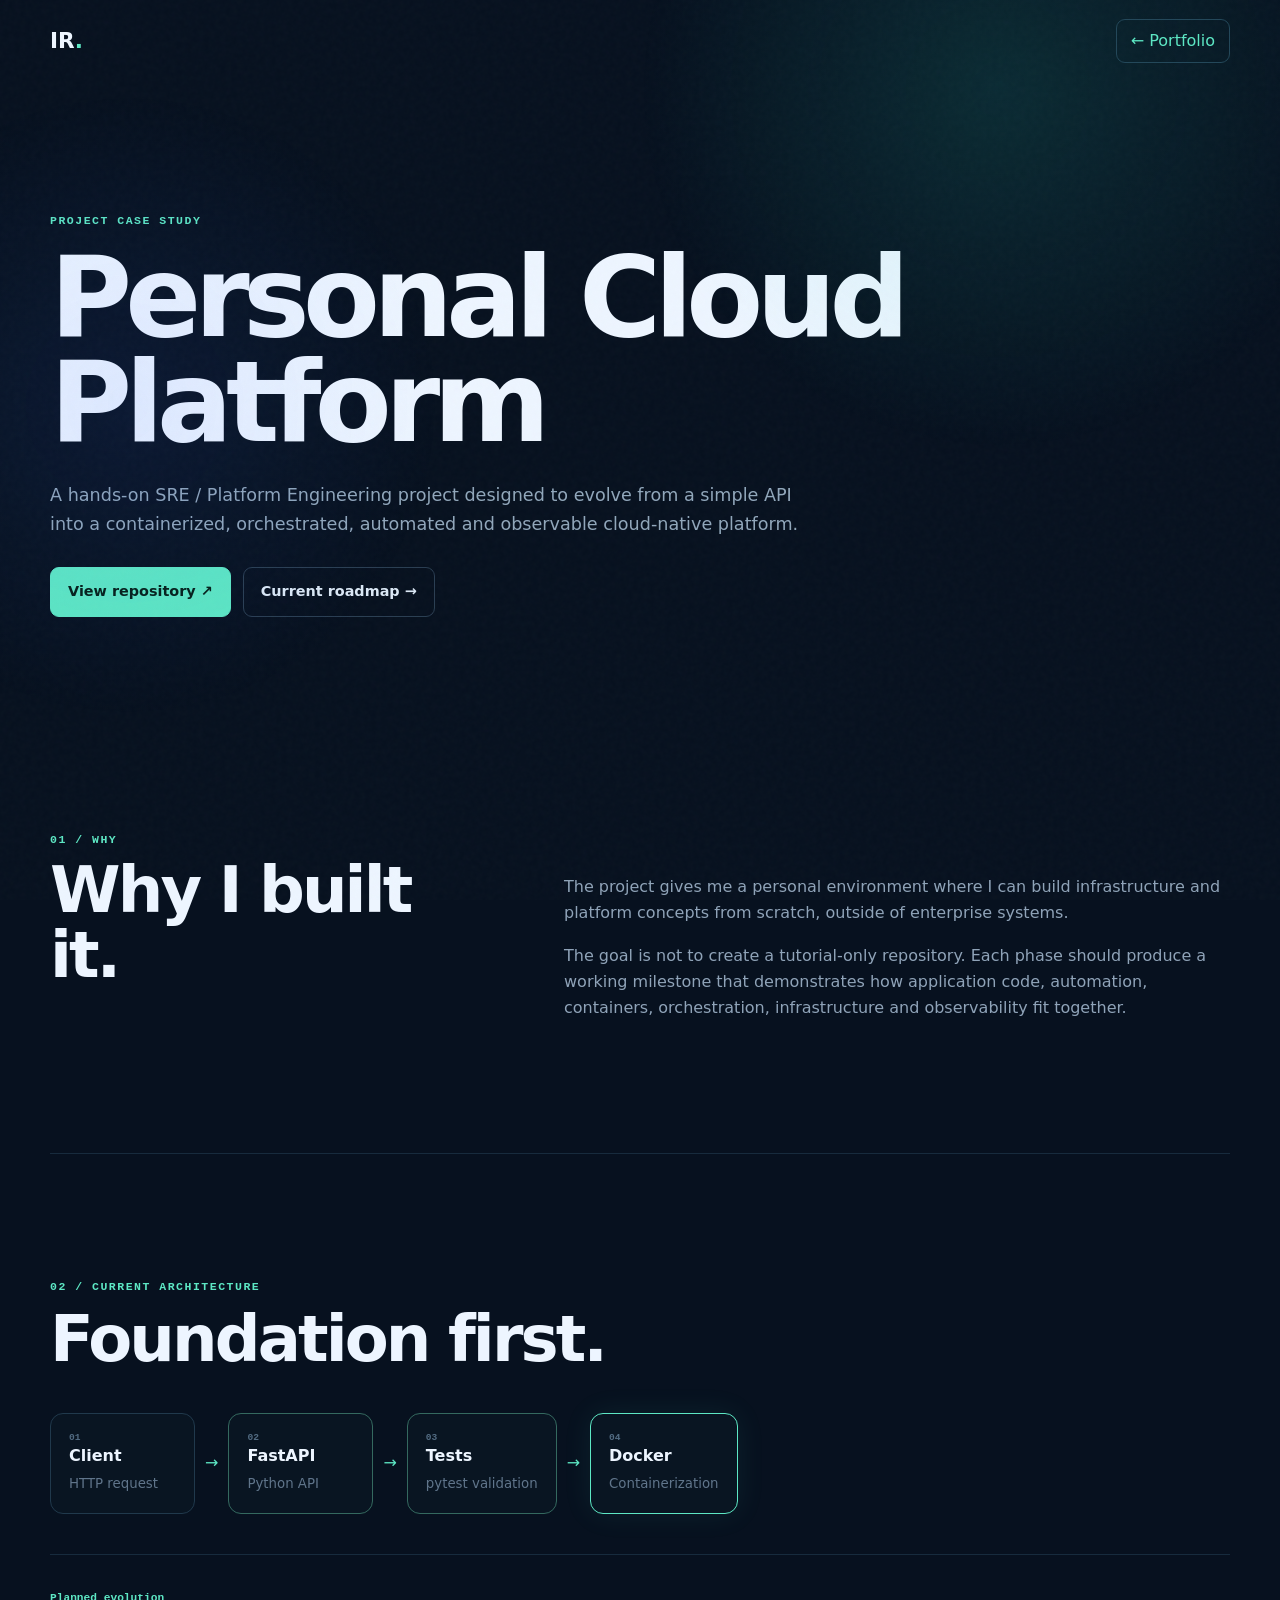
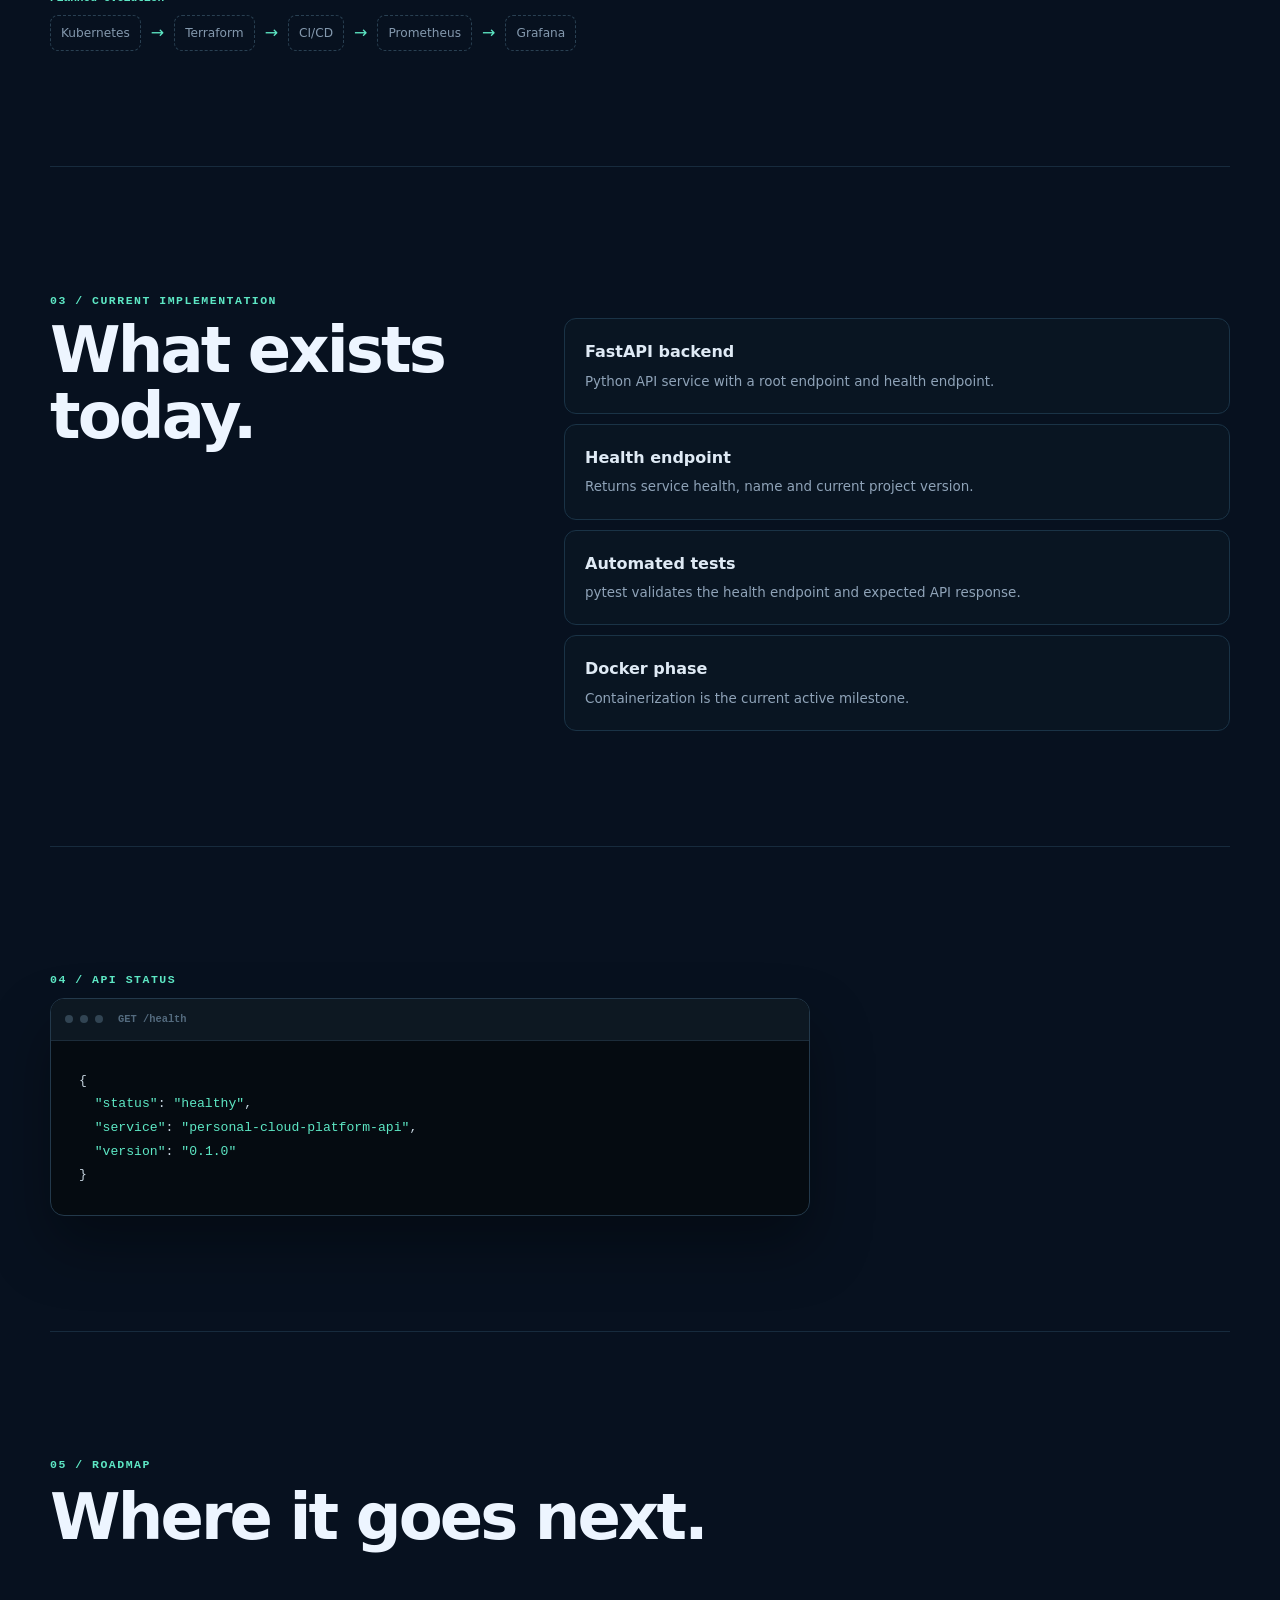
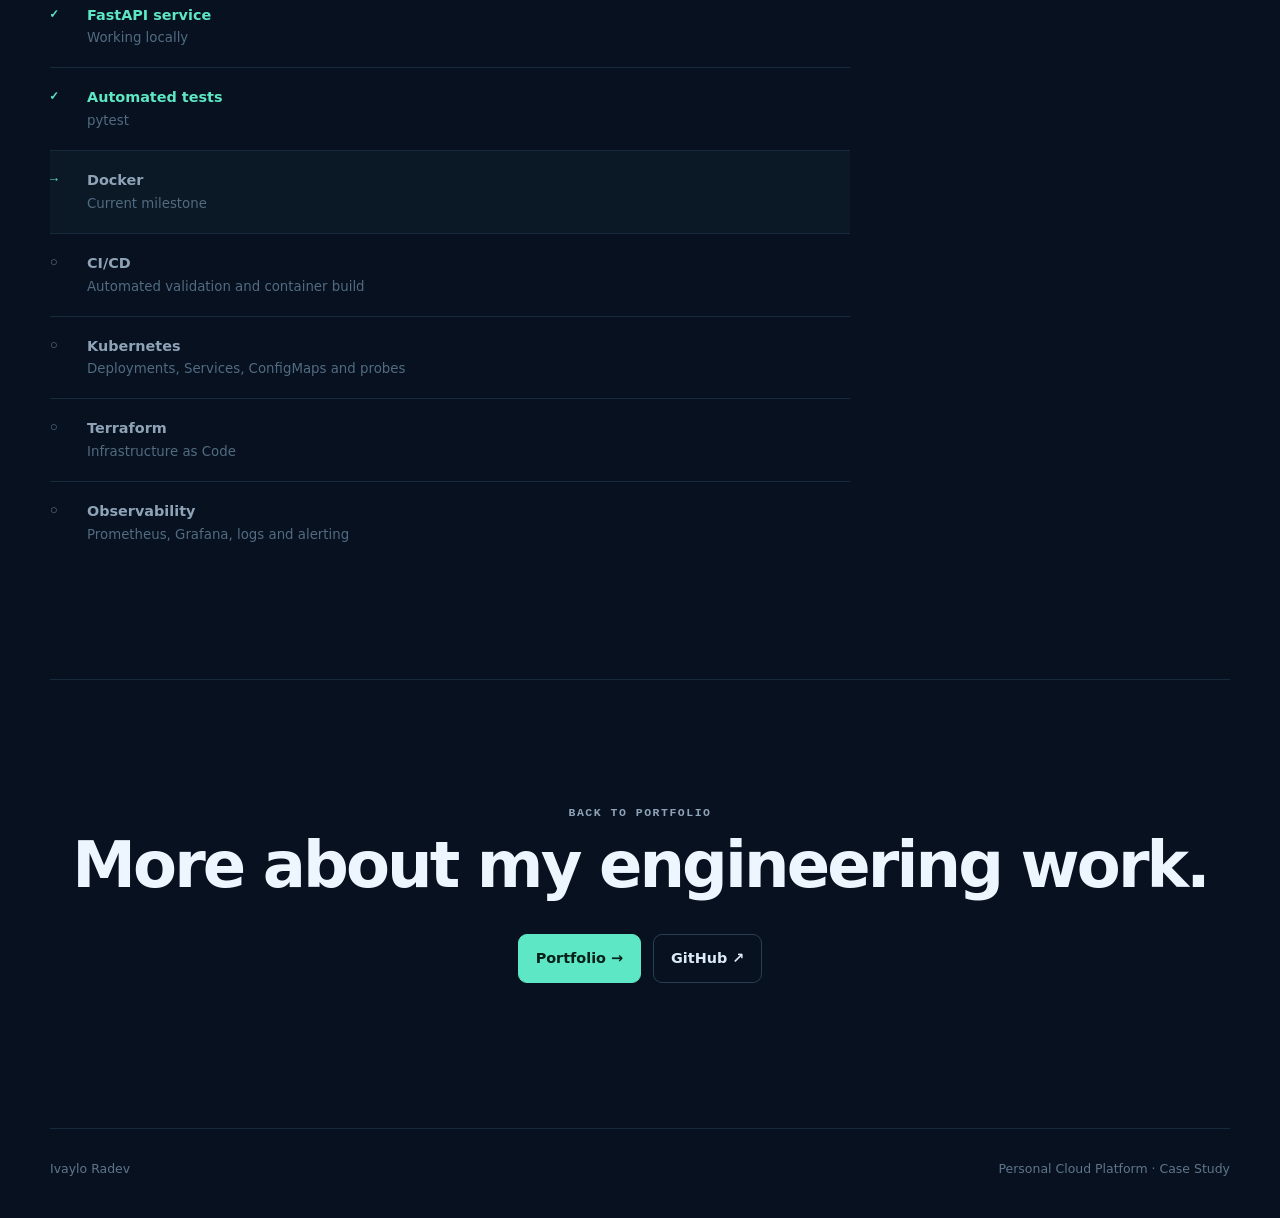
==== projects/personal-cloud-platform.html @ bcb0d7cb "Enhance portfolio with mobile navigation, detailed experience section, and new project case study" ====
<!doctype html>
<html lang="en">
<head>
  <meta charset="UTF-8">
  <meta name="viewport" content="width=device-width, initial-scale=1.0">
  <meta name="description" content="Personal Cloud Platform case study by Ivaylo Radev.">
  <meta name="theme-color" content="#07111f">
  <title>Personal Cloud Platform | Ivaylo Radev</title>
  <link rel="icon" href="../assets/favicon.svg" type="image/svg+xml">
  <link rel="stylesheet" href="../styles.css">
</head>
<body>
  <div class="noise"></div>

  <header class="nav-shell">
    <a class="brand" href="../index.html"><span>IR</span><b>.</b></a>
    <a class="nav-cta" href="../index.html#projects">← Portfolio</a>
  </header>

  <main>
    <section class="case-hero">
      <p class="kicker">PROJECT CASE STUDY</p>
      <h1>Personal Cloud Platform</h1>
      <p class="case-lead">A hands-on SRE / Platform Engineering project designed to evolve from a simple API into a containerized, orchestrated, automated and observable cloud-native platform.</p>

      <div class="case-links">
        <a class="btn primary" href="https://github.com/ivayloapps/personal-cloud-platform" target="_blank" rel="noreferrer">View repository ↗</a>
        <a class="btn ghost" href="../index.html#building">Current roadmap →</a>
      </div>
    </section>

    <section class="section case-section">
      <p class="kicker">01 / WHY</p>
      <div class="case-grid">
        <h2>Why I built it.</h2>
        <div>
          <p>The project gives me a personal environment where I can build infrastructure and platform concepts from scratch, outside of enterprise systems.</p>
          <p>The goal is not to create a tutorial-only repository. Each phase should produce a working milestone that demonstrates how application code, automation, containers, orchestration, infrastructure and observability fit together.</p>
        </div>
      </div>
    </section>

    <section class="section case-section">
      <p class="kicker">02 / CURRENT ARCHITECTURE</p>
      <h2>Foundation first.</h2>

      <div class="architecture-diagram">
        <div class="arch-node"><span>01</span><strong>Client</strong><small>HTTP request</small></div>
        <i>→</i>
        <div class="arch-node active"><span>02</span><strong>FastAPI</strong><small>Python API</small></div>
        <i>→</i>
        <div class="arch-node active"><span>03</span><strong>Tests</strong><small>pytest validation</small></div>
        <i>→</i>
        <div class="arch-node current"><span>04</span><strong>Docker</strong><small>Containerization</small></div>
      </div>

      <div class="future-architecture">
        <p>Planned evolution</p>
        <div class="future-flow">
          <span>Kubernetes</span><i>→</i><span>Terraform</span><i>→</i><span>CI/CD</span><i>→</i><span>Prometheus</span><i>→</i><span>Grafana</span>
        </div>
      </div>
    </section>

    <section class="section case-section">
      <p class="kicker">03 / CURRENT IMPLEMENTATION</p>
      <div class="case-grid">
        <h2>What exists today.</h2>
        <div class="case-list">
          <article><b>FastAPI backend</b><p>Python API service with a root endpoint and health endpoint.</p></article>
          <article><b>Health endpoint</b><p>Returns service health, name and current project version.</p></article>
          <article><b>Automated tests</b><p>pytest validates the health endpoint and expected API response.</p></article>
          <article><b>Docker phase</b><p>Containerization is the current active milestone.</p></article>
        </div>
      </div>
    </section>

    <section class="section case-section">
      <p class="kicker">04 / API STATUS</p>
      <div class="terminal case-terminal">
        <div class="terminal-bar"><i></i><i></i><i></i><span>GET /health</span></div>
        <pre><code>{
  <span class="key">"status"</span>: <span class="value">"healthy"</span>,
  <span class="key">"service"</span>: <span class="value">"personal-cloud-platform-api"</span>,
  <span class="key">"version"</span>: <span class="value">"0.1.0"</span>
}</code></pre>
      </div>
    </section>

    <section class="section case-section">
      <p class="kicker">05 / ROADMAP</p>
      <h2>Where it goes next.</h2>
      <div class="roadmap large-roadmap">
        <div class="done"><b>✓</b><span><strong>FastAPI service</strong><small>Working locally</small></span></div>
        <div class="done"><b>✓</b><span><strong>Automated tests</strong><small>pytest</small></span></div>
        <div class="current"><b>→</b><span><strong>Docker</strong><small>Current milestone</small></span></div>
        <div><b>○</b><span><strong>CI/CD</strong><small>Automated validation and container build</small></span></div>
        <div><b>○</b><span><strong>Kubernetes</strong><small>Deployments, Services, ConfigMaps and probes</small></span></div>
        <div><b>○</b><span><strong>Terraform</strong><small>Infrastructure as Code</small></span></div>
        <div><b>○</b><span><strong>Observability</strong><small>Prometheus, Grafana, logs and alerting</small></span></div>
      </div>
    </section>

    <section class="contact section">
      <p class="kicker">BACK TO PORTFOLIO</p>
      <h2>More about my engineering work.</h2>
      <div class="actions center">
        <a class="btn primary" href="../index.html">Portfolio →</a>
        <a class="btn ghost" href="https://github.com/ivayloapps/personal-cloud-platform" target="_blank" rel="noreferrer">GitHub ↗</a>
      </div>
    </section>
  </main>

  <footer><span>Ivaylo Radev</span><span>Personal Cloud Platform · Case Study</span></footer>
</body>
</html>
---- styles.css ----
*{box-sizing:border-box}html{scroll-behavior:smooth}body{margin:0;background:#07111f;color:#edf5ff;font-family:Inter,ui-sans-serif,system-ui,-apple-system,"Segoe UI",sans-serif;line-height:1.65;overflow-x:hidden}body:before{content:"";position:fixed;inset:0;background:radial-gradient(circle at 78% 10%,rgba(38,220,190,.13),transparent 28%),radial-gradient(circle at 10% 45%,rgba(56,110,255,.09),transparent 25%);pointer-events:none}.noise{position:fixed;inset:0;opacity:.025;pointer-events:none;background-image:url("data:image/svg+xml,%3Csvg viewBox='0 0 180 180' xmlns='http://www.w3.org/2000/svg'%3E%3Cfilter id='n'%3E%3CfeTurbulence type='fractalNoise' baseFrequency='.9' numOctaves='3' stitchTiles='stitch'/%3E%3C/filter%3E%3Crect width='100%25' height='100%25' filter='url(%23n)'/%3E%3C/svg%3E")}.nav-shell,main,footer{width:min(1180px,calc(100% - 44px));margin:auto}.nav-shell{height:82px;display:flex;align-items:center;justify-content:space-between;position:relative;z-index:10}.brand{font-size:1.35rem;font-weight:900;text-decoration:none;color:#edf5ff}.brand b,.kicker,.status,.project-meta,.key{color:#5de7c4}.nav-shell nav{display:flex;gap:30px}.nav-shell nav a,.socials a{color:#8ea2b8;text-decoration:none;font-size:.9rem}.nav-shell nav a:hover,.socials a:hover{color:#5de7c4}.nav-cta{color:#5de7c4;text-decoration:none;border:1px solid #24485a;border-radius:9px;padding:8px 14px}.hero{min-height:calc(100vh - 82px);display:grid;grid-template-columns:1.2fr .8fr;align-items:center;gap:65px}.status{font:700 .75rem/1 monospace;letter-spacing:.12em;display:flex;align-items:center;gap:10px}.status i{width:8px;height:8px;background:#5de7c4;border-radius:50%;box-shadow:0 0 15px #5de7c4}.hero h1{font-size:clamp(3.8rem,7.2vw,7.4rem);line-height:.93;letter-spacing:-.065em;margin:24px 0}.hero h1 span{color:#8495a8}.lead{max-width:720px;color:#a7b6c7;font-size:1.08rem}.lead strong{color:#edf5ff}.actions{display:flex;gap:12px;margin:30px 0}.btn{padding:12px 17px;border:1px solid #2a3e52;border-radius:9px;text-decoration:none;color:#dce9f6;font-weight:700;font-size:.9rem}.btn.primary{background:#5de7c4;color:#052018;border-color:#5de7c4}.btn:hover{transform:translateY(-2px)}.socials{display:flex;gap:24px}.portrait-wrap{position:relative;display:grid;place-items:center;min-height:560px}.portrait{width:min(390px,90%);aspect-ratio:4/5;border-radius:24px;overflow:hidden;border:1px solid #274151;position:relative;z-index:2;box-shadow:0 30px 90px rgba(0,0,0,.35)}.portrait:after{content:"";position:absolute;inset:0;background:linear-gradient(180deg,transparent 65%,rgba(7,17,31,.55))}.portrait img{width:100%;height:100%;object-fit:cover}.orbit{position:absolute;border:1px solid rgba(93,231,196,.16);border-radius:50%}.orbit-one{width:520px;height:520px}.orbit-two{width:430px;height:430px;border-style:dashed;animation:spin 35s linear infinite}.floating-card{position:absolute;z-index:3;background:rgba(10,25,40,.88);backdrop-filter:blur(12px);border:1px solid #274151;border-radius:12px;padding:13px 16px;box-shadow:0 12px 35px rgba(0,0,0,.3)}.floating-card small{display:block;color:#6f8499;font-size:.6rem;letter-spacing:.15em}.floating-card strong{font-size:.85rem}.card-one{top:20%;left:-2%}.card-two{bottom:15%;right:-7%}.ticker{width:100%;overflow:hidden;border-block:1px solid #172b3d;background:#091522}.ticker-track{display:flex;width:max-content;gap:26px;padding:14px 0;animation:ticker 28s linear infinite;color:#7f94aa;text-transform:uppercase;font:700 .72rem monospace;letter-spacing:.08em}.ticker-track b{color:#315b62}.section{padding:115px 0;border-bottom:1px solid #172b3d}.two-col{display:grid;grid-template-columns:1fr 1fr;gap:90px}.kicker{font:700 .72rem monospace;letter-spacing:.13em}.section h2{font-size:clamp(2.4rem,5vw,4.5rem);line-height:1.02;letter-spacing:-.045em;margin:14px 0 35px}.body-copy,.timeline p,.timeline li,.stack-grid p,.project-copy>p,.contact>p{color:#8fa3b8}.timeline{margin-top:55px}.timeline article{display:grid;grid-template-columns:18px 190px 1fr;gap:28px;padding:32px 0;border-top:1px solid #1d3143;position:relative}.timeline .dot{width:9px;height:9px;border:2px solid #52677b;border-radius:50%;margin-top:8px}.timeline .active .dot{background:#5de7c4;border-color:#5de7c4;box-shadow:0 0 15px rgba(93,231,196,.5)}.when{font:700 .7rem monospace;color:#637a90;padding-top:4px}.timeline h3{margin:0;font-size:1.25rem}.timeline p{margin:4px 0}.timeline ul{padding-left:18px}.stack-grid{display:grid;grid-template-columns:repeat(2,1fr);gap:14px}.stack-grid article{border:1px solid #1d3143;background:linear-gradient(145deg,#0b1928,#091421);border-radius:15px;padding:28px;transition:.25s}.stack-grid article:hover{border-color:#356b70;transform:translateY(-3px)}.num{color:#426274;font:700 .7rem monospace}.stack-grid h3{font-size:1.15rem}.project{display:grid;grid-template-columns:1fr 1fr;gap:55px;background:linear-gradient(145deg,#0b1928,#08131f);border:1px solid #1d3548;border-radius:22px;padding:42px;margin-top:35px}.project-meta{display:flex;justify-content:space-between;font:700 .65rem monospace;letter-spacing:.09em}.project-copy h2{font-size:clamp(2.2rem,4vw,4rem)}.chips{display:flex;flex-wrap:wrap;gap:8px;margin:25px 0}.chips span{border:1px solid #274052;border-radius:999px;padding:5px 10px;color:#8ea2b8;font-size:.75rem}.project-link{color:#5de7c4;text-decoration:none;font-weight:800}.terminal{align-self:center;background:#050b11;border:1px solid #23394b;border-radius:14px;overflow:hidden;box-shadow:0 30px 60px rgba(0,0,0,.35)}.terminal-bar{height:42px;background:#0d1822;border-bottom:1px solid #1c2c3a;display:flex;align-items:center;gap:7px;padding:0 14px}.terminal-bar i{width:8px;height:8px;border-radius:50%;background:#314453}.terminal-bar span{margin-left:8px;color:#536a7e;font:600 .65rem monospace}.terminal pre{margin:0;padding:28px;overflow:auto;color:#c6d4df;font:500 .82rem/1.8 monospace}.muted{color:#607588}.value,.ok{color:#5de7c4}.contact{text-align:center}.contact>p{margin-inline:auto}.center{justify-content:center}footer{display:flex;justify-content:space-between;padding:30px 0;color:#60758b;font-size:.78rem}@keyframes spin{to{transform:rotate(360deg)}}@keyframes ticker{to{transform:translateX(-50%)}}.reveal{animation:rise .8s ease both}@keyframes rise{from{opacity:0;transform:translateY(16px)}to{opacity:1;transform:none}}@media(max-width:900px){.hero{grid-template-columns:1fr;padding:80px 0}.portrait-wrap{min-height:480px}.two-col,.project{grid-template-columns:1fr}.timeline article{grid-template-columns:18px 1fr}.timeline .when{grid-column:2}.stack-grid{grid-template-columns:1fr}.nav-shell nav{display:none}}@media(max-width:560px){.nav-shell,main,footer{width:min(100% - 28px,1180px)}.hero h1{font-size:3.7rem}.portrait-wrap{min-height:410px}.portrait{width:280px}.orbit-one{width:360px;height:360px}.orbit-two{width:310px;height:310px}.card-one{left:0}.card-two{right:0}.section{padding:80px 0}.project{padding:24px}.actions{flex-wrap:wrap}footer{flex-direction:column;gap:8px}}
/* V3: project progress + richer toolbox */
.build-panel{display:grid;grid-template-columns:1fr 1fr;gap:55px;margin-top:35px;padding:42px;border:1px solid #1d3548;border-radius:22px;background:linear-gradient(145deg,#0b1928,#08131f)}
.live-badge{display:inline-flex;align-items:center;gap:9px;color:#5de7c4;font:700 .67rem monospace;letter-spacing:.1em}.live-badge i{width:7px;height:7px;border-radius:50%;background:#5de7c4;box-shadow:0 0 14px #5de7c4;animation:pulse 1.8s ease-in-out infinite}
.build-copy h2{margin-bottom:22px}.build-copy>p{color:#8fa3b8}.progress{height:6px;background:#142738;border-radius:999px;overflow:hidden;margin-top:30px}.progress span{display:block;height:100%;background:linear-gradient(90deg,#5de7c4,#55a8ff);border-radius:999px}.progress-label{display:flex;justify-content:space-between;color:#60758b;font:600 .64rem monospace;margin-top:8px}
.roadmap{display:flex;flex-direction:column}.roadmap>div{display:flex;gap:15px;padding:14px 0;border-bottom:1px solid #172b3d;color:#60758b}.roadmap>div:last-child{border-bottom:0}.roadmap b{width:22px;font-family:monospace}.roadmap span{display:flex;flex-direction:column}.roadmap strong{color:#8fa3b8;font-size:.9rem}.roadmap small{color:#526b82}.roadmap .done b,.roadmap .done strong,.roadmap .current b{color:#5de7c4}.roadmap .current{background:rgba(93,231,196,.035)}
.tool-card small{display:block;color:#526b82;border-top:1px solid #172b3d;margin-top:18px;padding-top:16px}
@keyframes pulse{50%{opacity:.35;transform:scale(.75)}}
@media(max-width:900px){.build-panel{grid-template-columns:1fr}}
@media(max-width:560px){.build-panel{padding:24px}}

/* V4 engineering details */
.tool-card ul{margin:18px 0 0;padding:16px 0 0 18px;border-top:1px solid #172b3d;color:#667f96;font-size:.8rem}.tool-card li{margin:5px 0}.architecture{display:flex;align-items:center;gap:8px;flex-wrap:wrap;margin:25px 0}.architecture div{min-width:92px;padding:9px 11px;border:1px solid #244052;border-radius:9px;background:#091522}.architecture b,.architecture small{display:block}.architecture b{font-size:.76rem}.architecture small{color:#60758b;font:600 .58rem monospace}.architecture i{color:#5de7c4;font-style:normal}.architecture .planned{border-style:dashed;opacity:.65}.copy-email{font-family:inherit;background:transparent;cursor:pointer}.copy-feedback{display:block;min-height:22px;color:#5de7c4;font-size:.75rem}.btn:focus-visible,.nav-shell a:focus-visible{outline:2px solid #5de7c4;outline-offset:3px}

/* V5: mobile navigation, impact section, experience detail and project case study */
.menu-toggle{display:none;background:transparent;border:0;width:42px;height:42px;cursor:pointer;position:relative}
.menu-toggle span{position:absolute;left:9px;width:24px;height:2px;background:#dce9f6;transition:.25s}.menu-toggle span:first-child{top:15px}.menu-toggle span:last-child{top:24px}
.menu-toggle[aria-expanded="true"] span:first-child{transform:translateY(4.5px) rotate(45deg)}
.menu-toggle[aria-expanded="true"] span:last-child{transform:translateY(-4.5px) rotate(-45deg)}
.section-head{display:grid;grid-template-columns:1fr 1fr;gap:70px;align-items:end}.section-head>p{color:#8fa3b8;max-width:560px}
.experience-tags{display:flex;flex-wrap:wrap;gap:7px;margin:18px 0}.experience-tags span{font:700 .62rem monospace;color:#6d899e;border:1px solid #21394b;border-radius:999px;padding:5px 9px}
.experience-detail-grid{display:grid;grid-template-columns:repeat(2,1fr);gap:12px;margin-top:20px}.experience-detail-grid>div{padding:16px;border:1px solid #193247;border-radius:11px;background:#091522}.experience-detail-grid strong{font-size:.82rem;color:#dfeaf5}.experience-detail-grid p{font-size:.77rem;margin:5px 0 0}
.impact-grid{display:grid;grid-template-columns:repeat(2,1fr);gap:14px;margin-top:38px}.impact-grid article{position:relative;padding:30px;border:1px solid #1d3143;border-radius:15px;background:linear-gradient(145deg,#0b1928,#091421);overflow:hidden}.impact-grid article:after{content:"";position:absolute;inset:auto -30px -60px auto;width:130px;height:130px;border:1px solid rgba(93,231,196,.08);border-radius:50%}.impact-index{font:700 .65rem monospace;color:#5de7c4}.impact-grid h3{margin:14px 0 8px}.impact-grid p{color:#7890a6;margin:0;font-size:.88rem}
.project-actions{display:flex;flex-wrap:wrap;gap:20px;align-items:center}.secondary-link{color:#8196aa}
.case-hero{padding:120px 0 90px;max-width:900px}.case-hero h1{font-size:clamp(4rem,9vw,7rem);line-height:.94;letter-spacing:-.06em;margin:18px 0 26px}.case-lead{font-size:1.1rem;color:#91a7bb;max-width:780px}.case-links{display:flex;gap:12px;margin-top:28px}
.case-grid{display:grid;grid-template-columns:.8fr 1.2fr;gap:70px}.case-grid h2{margin-top:0}.case-grid p{color:#8fa3b8}.case-list{display:grid;gap:10px}.case-list article{padding:20px;border:1px solid #1a3346;border-radius:12px;background:#091522}.case-list b{color:#dfeaf5}.case-list p{margin:5px 0 0;font-size:.84rem}
.architecture-diagram{display:flex;align-items:center;gap:10px;flex-wrap:wrap;margin:40px 0}.arch-node{min-width:145px;padding:18px;border:1px solid #20394c;border-radius:13px;background:#091522}.arch-node span,.arch-node strong,.arch-node small{display:block}.arch-node span{color:#526b82;font:700 .6rem monospace}.arch-node small{color:#60758b;margin-top:4px}.arch-node.active{border-color:#34695f}.arch-node.current{border-color:#5de7c4;box-shadow:0 0 30px rgba(93,231,196,.08)}.architecture-diagram>i,.future-flow i{font-style:normal;color:#5de7c4}
.future-architecture{margin-top:26px;padding-top:26px;border-top:1px solid #172b3d}.future-architecture>p{color:#5de7c4;font:700 .7rem monospace}.future-flow{display:flex;flex-wrap:wrap;gap:10px;align-items:center}.future-flow span{color:#8499ae;border:1px dashed #294052;border-radius:8px;padding:7px 10px;font-size:.76rem}.case-terminal{max-width:760px}.large-roadmap{max-width:800px}.case-section .roadmap>div{padding:18px 0}
@media(max-width:900px){
  .menu-toggle{display:block;z-index:20}
  .nav-shell{position:relative}
  .nav-shell .main-nav{display:none;position:absolute;top:70px;left:0;right:0;z-index:19;flex-direction:column;gap:0;padding:10px;background:rgba(7,17,31,.97);backdrop-filter:blur(14px);border:1px solid #1d3143;border-radius:12px;box-shadow:0 20px 50px rgba(0,0,0,.35)}
  .nav-shell .main-nav.open{display:flex}
  .nav-shell .main-nav a{padding:12px;border-bottom:1px solid #13283a}
  .nav-shell .main-nav a:last-child{border-bottom:0}
  .section-head,.case-grid{grid-template-columns:1fr;gap:20px}
  .impact-grid{grid-template-columns:1fr}
}
@media(max-width:700px){
  .experience-detail-grid{grid-template-columns:1fr}
  .case-links{flex-wrap:wrap}
}
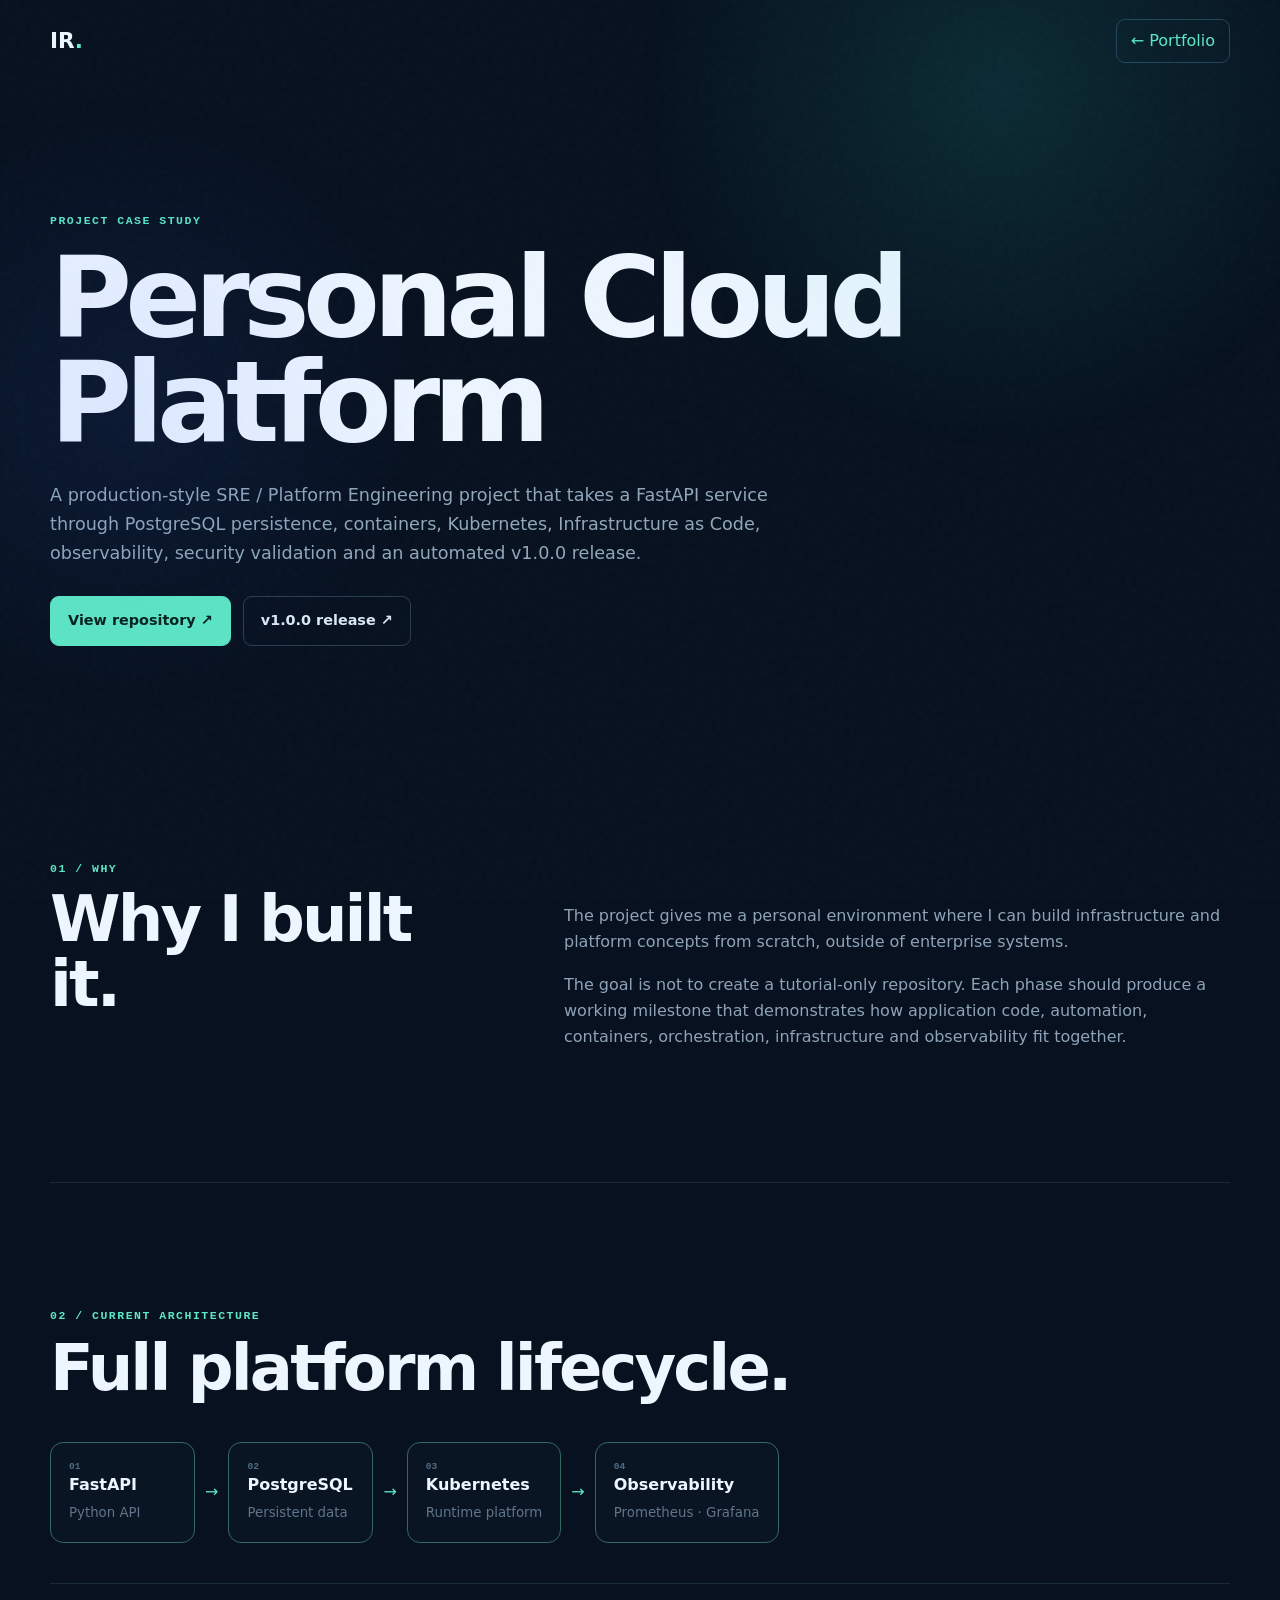
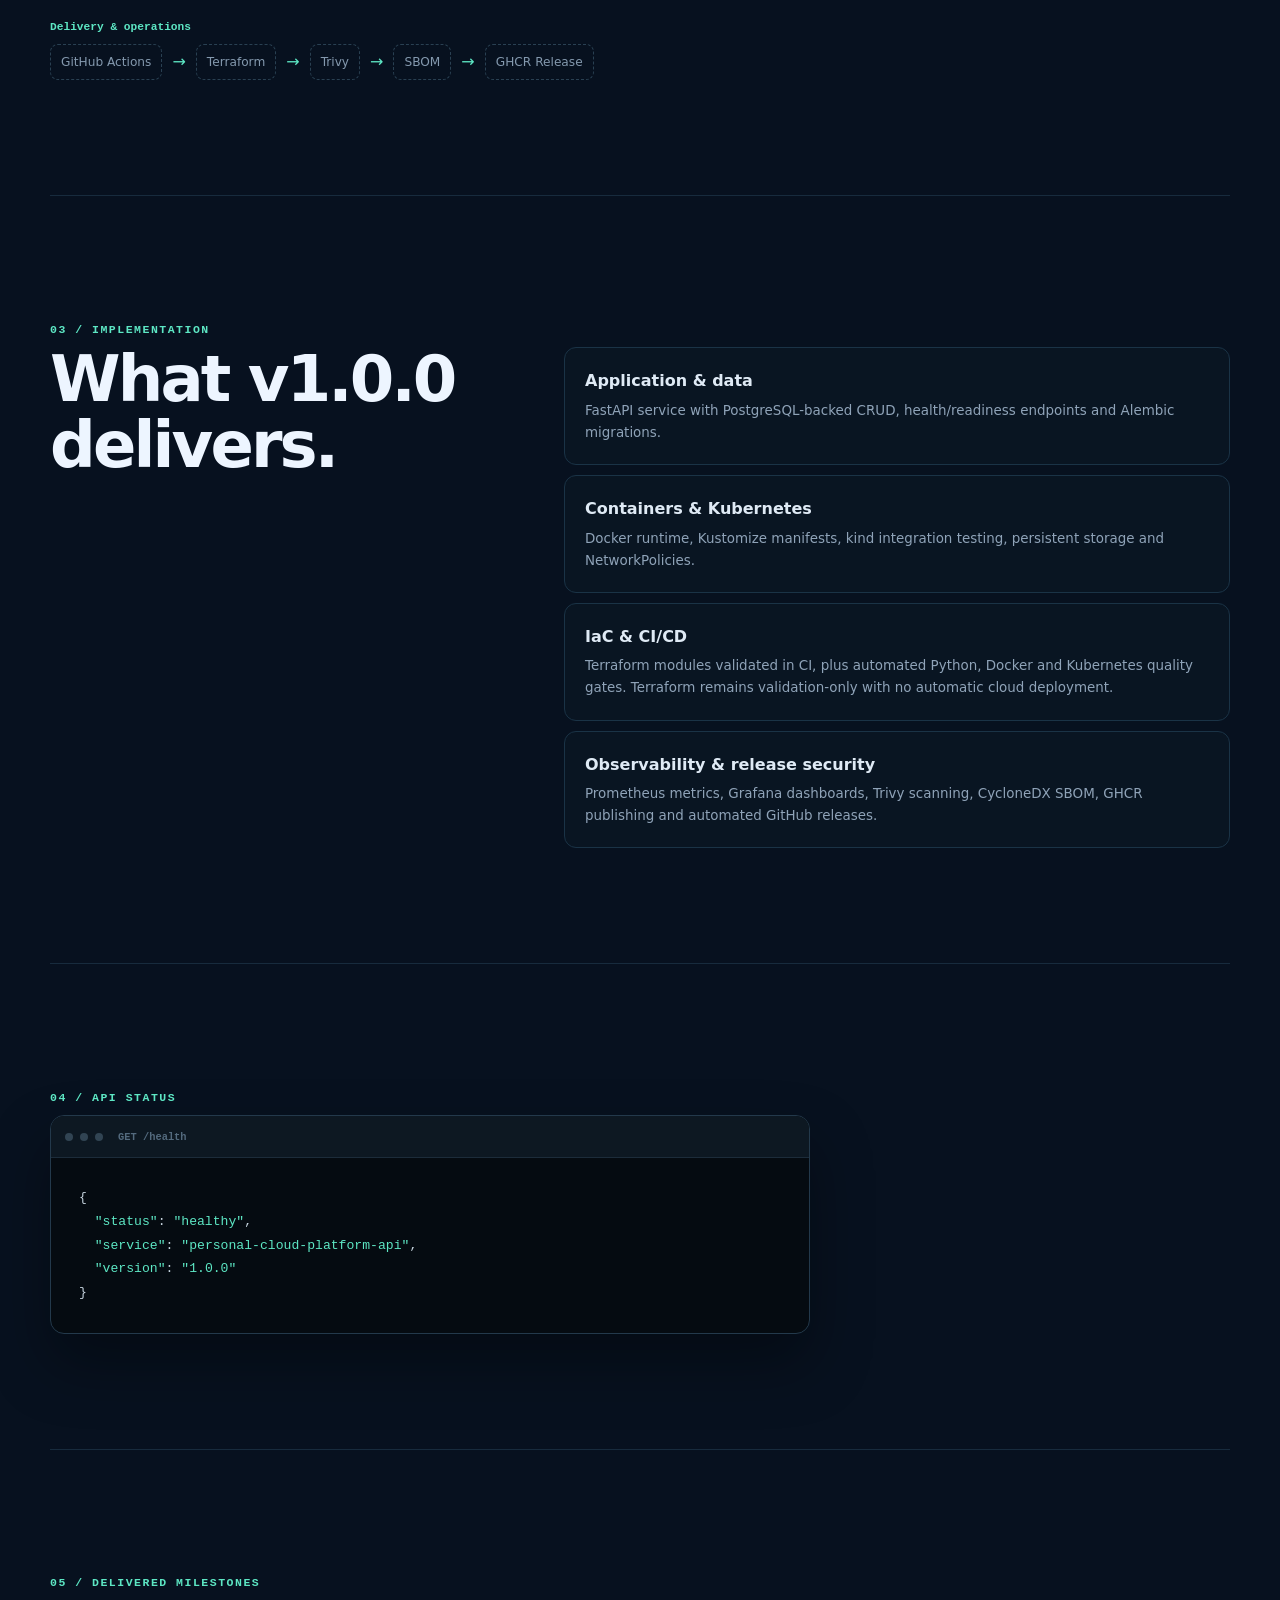
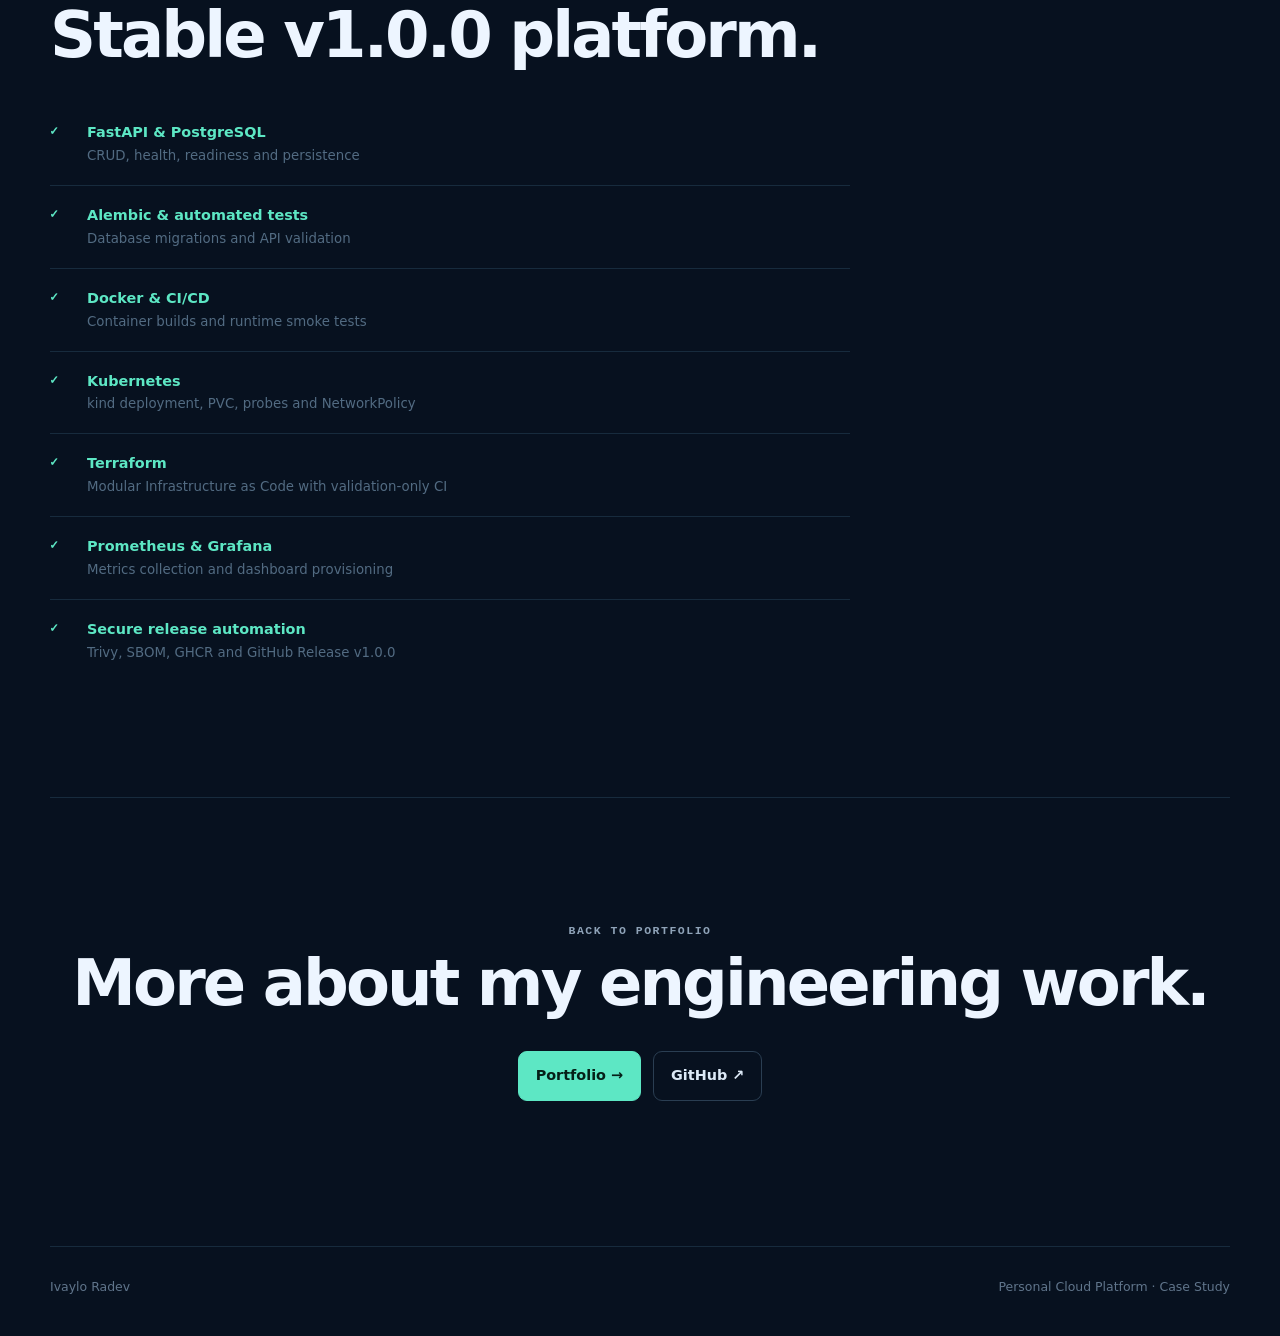
==== commit 3c4d2adf: "Refactor project descriptions and links for v1.0.0 release, enhancing clarity and accuracy in the po" ====
--- a/projects/personal-cloud-platform.html
+++ b/projects/personal-cloud-platform.html
@@ -21,11 +21,11 @@
     <section class="case-hero">
       <p class="kicker">PROJECT CASE STUDY</p>
       <h1>Personal Cloud Platform</h1>
-      <p class="case-lead">A hands-on SRE / Platform Engineering project designed to evolve from a simple API into a containerized, orchestrated, automated and observable cloud-native platform.</p>
+      <p class="case-lead">A production-style SRE / Platform Engineering project that takes a FastAPI service through PostgreSQL persistence, containers, Kubernetes, Infrastructure as Code, observability, security validation and an automated v1.0.0 release.</p>
 
       <div class="case-links">
         <a class="btn primary" href="https://github.com/ivayloapps/personal-cloud-platform" target="_blank" rel="noreferrer">View repository ↗</a>
-        <a class="btn ghost" href="../index.html#building">Current roadmap →</a>
+        <a class="btn ghost" href="https://github.com/ivayloapps/personal-cloud-platform/releases/tag/v1.0.0" target="_blank" rel="noreferrer">v1.0.0 release ↗</a>
       </div>
     </section>
 
@@ -42,35 +42,35 @@
 
     <section class="section case-section">
       <p class="kicker">02 / CURRENT ARCHITECTURE</p>
-      <h2>Foundation first.</h2>
+      <h2>Full platform lifecycle.</h2>
 
       <div class="architecture-diagram">
-        <div class="arch-node"><span>01</span><strong>Client</strong><small>HTTP request</small></div>
+        <div class="arch-node active"><span>01</span><strong>FastAPI</strong><small>Python API</small></div>
         <i>→</i>
-        <div class="arch-node active"><span>02</span><strong>FastAPI</strong><small>Python API</small></div>
+        <div class="arch-node active"><span>02</span><strong>PostgreSQL</strong><small>Persistent data</small></div>
         <i>→</i>
-        <div class="arch-node active"><span>03</span><strong>Tests</strong><small>pytest validation</small></div>
+        <div class="arch-node active"><span>03</span><strong>Kubernetes</strong><small>Runtime platform</small></div>
         <i>→</i>
-        <div class="arch-node current"><span>04</span><strong>Docker</strong><small>Containerization</small></div>
+        <div class="arch-node active"><span>04</span><strong>Observability</strong><small>Prometheus · Grafana</small></div>
       </div>
 
       <div class="future-architecture">
-        <p>Planned evolution</p>
+        <p>Delivery & operations</p>
         <div class="future-flow">
-          <span>Kubernetes</span><i>→</i><span>Terraform</span><i>→</i><span>CI/CD</span><i>→</i><span>Prometheus</span><i>→</i><span>Grafana</span>
+          <span>GitHub Actions</span><i>→</i><span>Terraform</span><i>→</i><span>Trivy</span><i>→</i><span>SBOM</span><i>→</i><span>GHCR Release</span>
         </div>
       </div>
     </section>
 
     <section class="section case-section">
-      <p class="kicker">03 / CURRENT IMPLEMENTATION</p>
+      <p class="kicker">03 / IMPLEMENTATION</p>
       <div class="case-grid">
-        <h2>What exists today.</h2>
+        <h2>What v1.0.0 delivers.</h2>
         <div class="case-list">
-          <article><b>FastAPI backend</b><p>Python API service with a root endpoint and health endpoint.</p></article>
-          <article><b>Health endpoint</b><p>Returns service health, name and current project version.</p></article>
-          <article><b>Automated tests</b><p>pytest validates the health endpoint and expected API response.</p></article>
-          <article><b>Docker phase</b><p>Containerization is the current active milestone.</p></article>
+          <article><b>Application & data</b><p>FastAPI service with PostgreSQL-backed CRUD, health/readiness endpoints and Alembic migrations.</p></article>
+          <article><b>Containers & Kubernetes</b><p>Docker runtime, Kustomize manifests, kind integration testing, persistent storage and NetworkPolicies.</p></article>
+          <article><b>IaC & CI/CD</b><p>Terraform modules validated in CI, plus automated Python, Docker and Kubernetes quality gates. Terraform remains validation-only with no automatic cloud deployment.</p></article>
+          <article><b>Observability & release security</b><p>Prometheus metrics, Grafana dashboards, Trivy scanning, CycloneDX SBOM, GHCR publishing and automated GitHub releases.</p></article>
         </div>
       </div>
     </section>
@@ -82,22 +82,22 @@
         <pre><code>{
   <span class="key">"status"</span>: <span class="value">"healthy"</span>,
   <span class="key">"service"</span>: <span class="value">"personal-cloud-platform-api"</span>,
-  <span class="key">"version"</span>: <span class="value">"0.1.0"</span>
+  <span class="key">"version"</span>: <span class="value">"1.0.0"</span>
 }</code></pre>
       </div>
     </section>
 
     <section class="section case-section">
-      <p class="kicker">05 / ROADMAP</p>
-      <h2>Where it goes next.</h2>
+      <p class="kicker">05 / DELIVERED MILESTONES</p>
+      <h2>Stable v1.0.0 platform.</h2>
       <div class="roadmap large-roadmap">
-        <div class="done"><b>✓</b><span><strong>FastAPI service</strong><small>Working locally</small></span></div>
-        <div class="done"><b>✓</b><span><strong>Automated tests</strong><small>pytest</small></span></div>
-        <div class="current"><b>→</b><span><strong>Docker</strong><small>Current milestone</small></span></div>
-        <div><b>○</b><span><strong>CI/CD</strong><small>Automated validation and container build</small></span></div>
-        <div><b>○</b><span><strong>Kubernetes</strong><small>Deployments, Services, ConfigMaps and probes</small></span></div>
-        <div><b>○</b><span><strong>Terraform</strong><small>Infrastructure as Code</small></span></div>
-        <div><b>○</b><span><strong>Observability</strong><small>Prometheus, Grafana, logs and alerting</small></span></div>
+        <div class="done"><b>✓</b><span><strong>FastAPI & PostgreSQL</strong><small>CRUD, health, readiness and persistence</small></span></div>
+        <div class="done"><b>✓</b><span><strong>Alembic & automated tests</strong><small>Database migrations and API validation</small></span></div>
+        <div class="done"><b>✓</b><span><strong>Docker & CI/CD</strong><small>Container builds and runtime smoke tests</small></span></div>
+        <div class="done"><b>✓</b><span><strong>Kubernetes</strong><small>kind deployment, PVC, probes and NetworkPolicy</small></span></div>
+        <div class="done"><b>✓</b><span><strong>Terraform</strong><small>Modular Infrastructure as Code with validation-only CI</small></span></div>
+        <div class="done"><b>✓</b><span><strong>Prometheus & Grafana</strong><small>Metrics collection and dashboard provisioning</small></span></div>
+        <div class="done"><b>✓</b><span><strong>Secure release automation</strong><small>Trivy, SBOM, GHCR and GitHub Release v1.0.0</small></span></div>
       </div>
     </section>
 
--- a/styles.css
+++ b/styles.css
@@ -40,3 +40,329 @@
   .experience-detail-grid{grid-template-columns:1fr}
   .case-links{flex-wrap:wrap}
 }
+
+
+/* =========================================================
+   V6 — iPhone / small-screen layout fixes
+   ========================================================= */
+
+@media (max-width: 700px) {
+  /* Keep all content inside the iPhone viewport */
+  html, body {
+    width: 100%;
+    max-width: 100%;
+    overflow-x: hidden;
+  }
+
+  .nav-shell,
+  main,
+  footer {
+    width: calc(100% - 30px);
+    max-width: 100%;
+  }
+
+  /* Hero */
+  .hero {
+    min-height: auto;
+    padding: 58px 0 72px;
+    gap: 34px;
+  }
+
+  .hero h1 {
+    font-size: clamp(3rem, 14vw, 4.35rem);
+    line-height: .95;
+    overflow-wrap: normal;
+    word-break: normal;
+  }
+
+  .hero h2 {
+    font-size: clamp(1.45rem, 6vw, 2.2rem);
+  }
+
+  .lead {
+    font-size: .98rem;
+    line-height: 1.7;
+  }
+
+  .actions {
+    display: grid;
+    grid-template-columns: 1fr;
+    width: 100%;
+    gap: 10px;
+  }
+
+  .actions .btn,
+  .actions button {
+    width: 100%;
+    text-align: center;
+  }
+
+  .portrait-wrap {
+    min-height: 370px;
+  }
+
+  .portrait {
+    width: min(285px, 80vw);
+  }
+
+  .orbit-one {
+    width: 330px;
+    height: 330px;
+  }
+
+  .orbit-two {
+    width: 285px;
+    height: 285px;
+  }
+
+  /* General sections */
+  .section {
+    padding: 74px 0;
+  }
+
+  .section h2 {
+    font-size: clamp(2.15rem, 10vw, 3.2rem);
+    line-height: 1.05;
+  }
+
+  .section-head,
+  .two-col,
+  .case-grid {
+    grid-template-columns: 1fr;
+    gap: 22px;
+  }
+
+  /*
+    Critical iPhone fix:
+    the desktop timeline uses three grid columns.
+    On mobile the content was auto-flowing into the tiny dot column,
+    which caused headings and paragraphs to wrap one word per line.
+  */
+  .timeline {
+    margin-top: 34px;
+  }
+
+  .timeline article,
+  .timeline article.active {
+    display: block;
+    position: relative;
+    width: 100%;
+    min-width: 0;
+    padding: 30px 0 30px 24px;
+  }
+
+  .timeline .dot {
+    position: absolute;
+    left: 0;
+    top: 36px;
+    margin: 0;
+  }
+
+  .timeline .when {
+    display: block;
+    width: 100%;
+    padding: 0;
+    margin: 0 0 12px;
+    font-size: .66rem;
+    line-height: 1.4;
+  }
+
+  .timeline article > div:last-child {
+    display: block;
+    width: 100%;
+    min-width: 0;
+    max-width: none;
+  }
+
+  .timeline h3 {
+    width: 100%;
+    max-width: none;
+    margin: 0 0 4px;
+    font-size: 1.35rem;
+    line-height: 1.3;
+    word-break: normal;
+    overflow-wrap: normal;
+    hyphens: none;
+  }
+
+  .timeline p,
+  .timeline li {
+    width: 100%;
+    max-width: none;
+    word-break: normal;
+    overflow-wrap: break-word;
+  }
+
+  .experience-tags {
+    display: flex;
+    flex-wrap: wrap;
+    width: 100%;
+    gap: 7px;
+    margin: 18px 0;
+  }
+
+  .experience-tags span {
+    white-space: nowrap;
+  }
+
+  .experience-detail-grid {
+    display: grid;
+    grid-template-columns: 1fr;
+    width: 100%;
+    gap: 12px;
+  }
+
+  .experience-detail-grid > div {
+    width: 100%;
+    min-width: 0;
+    padding: 18px;
+  }
+
+  .experience-detail-grid strong,
+  .experience-detail-grid p {
+    width: 100%;
+    max-width: none;
+    word-break: normal;
+  }
+
+  /* Impact and toolbox cards */
+  .impact-grid,
+  .stack-grid {
+    grid-template-columns: 1fr;
+  }
+
+  .impact-grid article,
+  .stack-grid article {
+    width: 100%;
+    min-width: 0;
+    padding: 22px;
+  }
+
+  /* Currently building and project */
+  .build-panel,
+  .project {
+    grid-template-columns: 1fr;
+    width: 100%;
+    padding: 22px;
+    gap: 30px;
+    border-radius: 16px;
+  }
+
+  .project-meta {
+    flex-direction: column;
+    align-items: flex-start;
+    gap: 5px;
+  }
+
+  .architecture {
+    display: grid;
+    grid-template-columns: 1fr;
+    width: 100%;
+  }
+
+  .architecture > i {
+    justify-self: center;
+    transform: rotate(90deg);
+  }
+
+  .architecture > div {
+    width: 100%;
+  }
+
+  .terminal {
+    width: 100%;
+    max-width: 100%;
+  }
+
+  .terminal pre {
+    padding: 18px 14px;
+    font-size: .68rem;
+    line-height: 1.65;
+    max-width: 100%;
+  }
+
+  /* Case-study page */
+  .case-hero {
+    padding: 74px 0 60px;
+  }
+
+  .case-hero h1 {
+    font-size: clamp(3rem, 14vw, 4.5rem);
+    word-break: normal;
+  }
+
+  .case-links {
+    display: grid;
+    grid-template-columns: 1fr;
+  }
+
+  .architecture-diagram,
+  .future-flow {
+    display: grid;
+    grid-template-columns: 1fr;
+    width: 100%;
+  }
+
+  .architecture-diagram > i,
+  .future-flow > i {
+    justify-self: center;
+    transform: rotate(90deg);
+  }
+
+  .arch-node {
+    width: 100%;
+    min-width: 0;
+  }
+
+  footer {
+    flex-direction: column;
+    gap: 7px;
+  }
+}
+
+@media (max-width: 390px) {
+  .nav-shell,
+  main,
+  footer {
+    width: calc(100% - 24px);
+  }
+
+  .hero h1 {
+    font-size: 2.85rem;
+  }
+
+  .portrait-wrap {
+    min-height: 330px;
+  }
+
+  .portrait {
+    width: 245px;
+  }
+
+  .orbit-one {
+    width: 285px;
+    height: 285px;
+  }
+
+  .orbit-two {
+    width: 245px;
+    height: 245px;
+  }
+
+  .floating-card {
+    display: none;
+  }
+
+  .timeline article,
+  .timeline article.active {
+    padding-left: 20px;
+  }
+
+  .experience-detail-grid > div,
+  .impact-grid article,
+  .stack-grid article,
+  .build-panel,
+  .project {
+    padding: 18px;
+  }
+}
